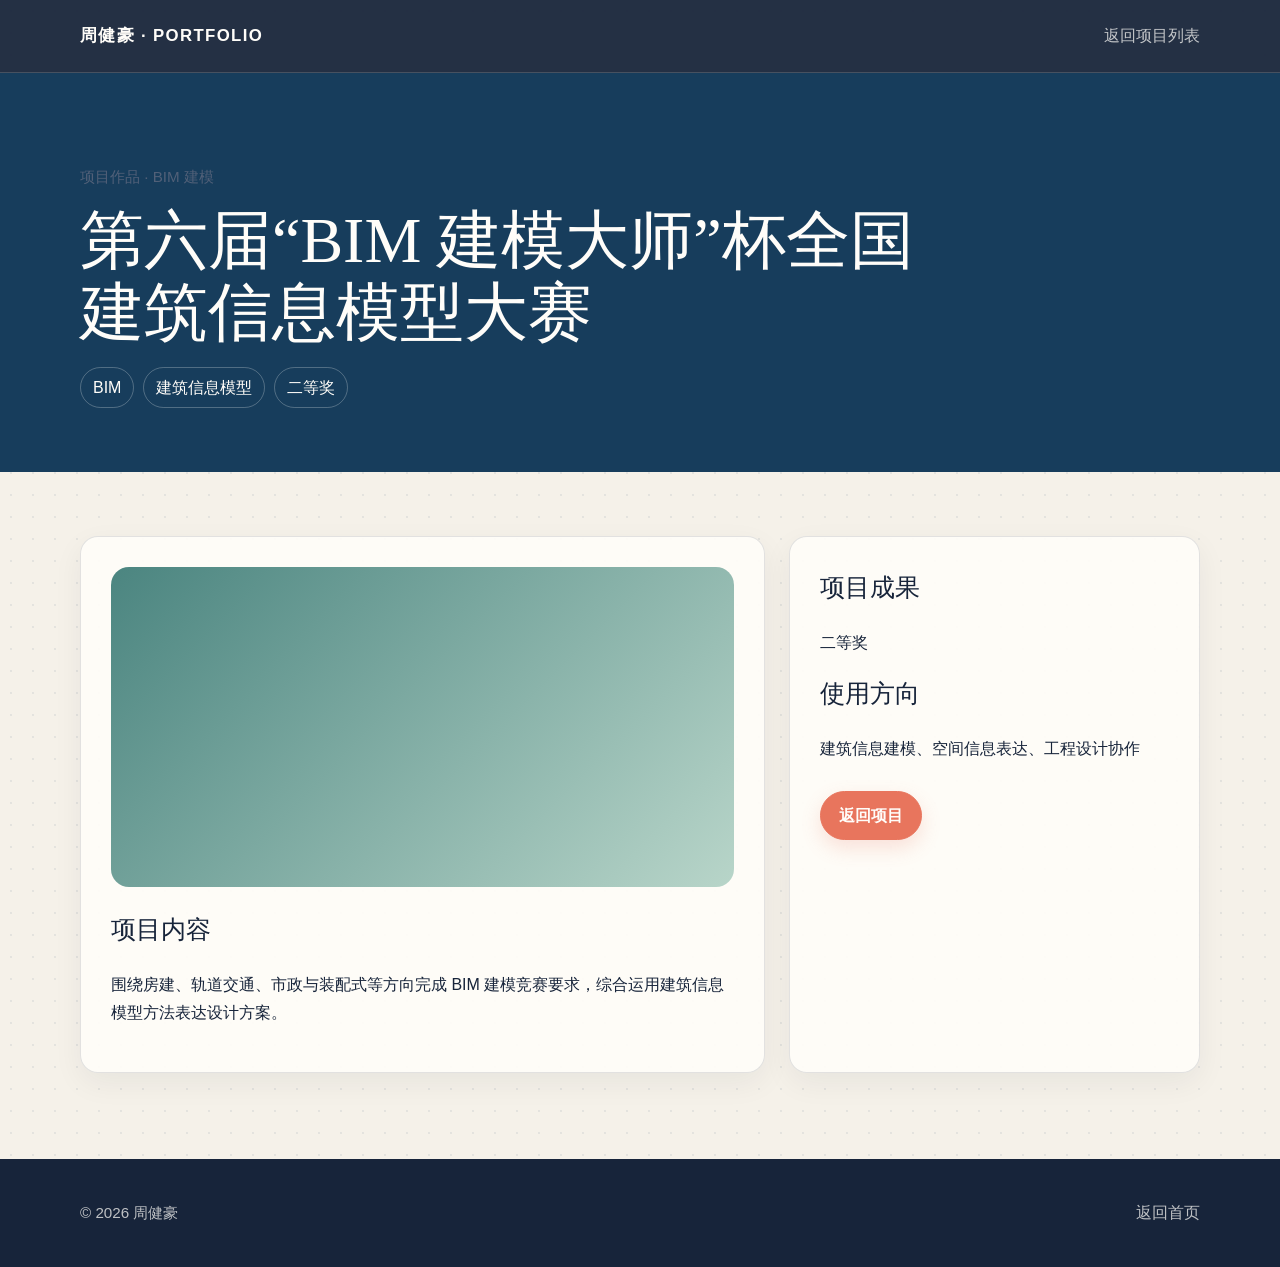
==== projects/bim-master-modeling.html @ 25471940 "二级页面" ====
<!doctype html>
<html lang="zh-CN">
<head><meta charset="utf-8" /><meta name="viewport" content="width=device-width, initial-scale=1" /><title>BIM 建模大师大赛 — 周健豪</title><link rel="stylesheet" href="../css/styles.css" /></head>
<body><header class="site-header"><div class="container header-inner"><a class="logo" href="../index.html">周健豪 · Portfolio</a><a class="top-link" href="../index.html#projects">返回项目列表</a></div></header><main><section class="project-detail-hero"><div class="container"><p class="muted">项目作品 · BIM 建模</p><h1>第六届“BIM 建模大师”杯全国建筑信息模型大赛</h1><ul class="project-tags"><li>BIM</li><li>建筑信息模型</li><li>二等奖</li></ul></div></section><section class="container project-detail-body"><article class="project-detail-panel"><div class="project-detail-media green" aria-hidden="true"></div><h2>项目内容</h2><p>围绕房建、轨道交通、市政与装配式等方向完成 BIM 建模竞赛要求，综合运用建筑信息模型方法表达设计方案。</p></article><aside class="project-detail-panel"><h2>项目成果</h2><p>二等奖</p><h2>使用方向</h2><p>建筑信息建模、空间信息表达、工程设计协作</p><div class="project-detail-actions"><a class="btn" href="../index.html#projects">返回项目</a></div></aside></section></main><footer class="site-footer"><div class="container footer-inner"><p class="muted">© 2026 周健豪</p><a class="top-link" href="../index.html">返回首页</a></div></footer></body></html>
---- css/styles.css ----
:root { --ink:#17243a; --ink-soft:#516078; --paper:#f5f1e9; --surface:#fffdf9; --line:rgba(23,36,58,.12); --blue:#173d5c; --blue-light:#dceaf0; --coral:#e8755d; --yellow:#f1c96b; --radius:18px; --max-width:1120px; font-family:"Inter","Microsoft YaHei",sans-serif; color-scheme:light; }
* { box-sizing:border-box; }
html { scroll-behavior:smooth; scroll-padding-top:82px; }
body { min-height:100%; margin:0; color:var(--ink); background-color:var(--paper); background-image:radial-gradient(rgba(23,61,92,.08) 1px,transparent 1px); background-size:22px 22px; font-size:16px; line-height:1.7; -webkit-font-smoothing:antialiased; }
a { color:var(--blue); }
.container { width:min(100% - 48px,var(--max-width)); margin:0 auto; }
/* Give visible content a consistent hover response without scaling layout containers. */
:where(a,button,img,h1,h2,h3,p,li,.card,.skill-card,.project-card,.project-media,.timeline-item,.honor-card,input,textarea) { transition:transform .22s ease,box-shadow .22s ease,color .22s ease,background .22s ease; }
:where(a,button,img,h1,h2,h3,p,li,.card,.skill-card,.project-card,.project-media,.timeline-item,.honor-card,input,textarea):hover { transform:scale(1.03); }
.site-header { position:sticky; top:0; z-index:60; border-bottom:1px solid rgba(255,253,249,.16); background:rgba(23,36,58,.94); backdrop-filter:blur(14px); }
.header-inner { display:flex; min-height:72px; align-items:center; justify-content:space-between; gap:24px; }
.logo { color:#fffdf9; font-size:1.05rem; font-weight:800; letter-spacing:.08em; text-decoration:none; text-transform:uppercase; }
.nav { display:flex; align-items:center; gap:6px; }
.nav a { padding:8px 13px; border-radius:999px; color:rgba(255,253,249,.72); font-size:.9rem; font-weight:600; text-decoration:none; transition:color .2s ease,background .2s ease; }
.nav a:hover,.nav a:focus-visible { color:#fffdf9; background:rgba(255,253,249,.13); }
.nav-toggle { display:none; width:44px; height:40px; align-items:center; justify-content:center; border:0; background:transparent; cursor:pointer; }
.nav-toggle span { display:block; width:21px; height:2px; margin:4px 0; border-radius:2px; background:#fffdf9; transition:transform .2s ease,opacity .2s ease; }
.nav-toggle.active span:nth-child(1) { transform:translateY(6px) rotate(45deg); }
.nav-toggle.active span:nth-child(2) { opacity:0; }
.nav-toggle.active span:nth-child(3) { transform:translateY(-6px) rotate(-45deg); }
.hero { position:relative; overflow:hidden; padding:92px 0 76px; color:#fffdf9; background:var(--blue); }
.hero::after { position:absolute; right:-90px; bottom:-170px; width:410px; height:410px; border:1px solid rgba(241,201,107,.35); border-radius:50%; content:""; box-shadow:0 0 0 28px rgba(241,201,107,.06),0 0 0 58px rgba(241,201,107,.04); }
.hero-inner { position:relative; z-index:1; display:grid; grid-template-columns:minmax(0,1.08fr) minmax(300px,.92fr); align-items:center; gap:72px; }
.hero-profile { display:flex; align-items:center; gap:24px; }
.avatar { width:132px; height:132px; flex:0 0 auto; border:5px solid var(--yellow); border-radius:28px; object-fit:cover; box-shadow:12px 12px 0 rgba(232,117,93,.55); }
.profile-meta h1 { margin:0 0 8px; color:#fffdf9; font-family:Georgia,serif; font-size:clamp(2.2rem,5vw,4.2rem); font-weight:400; line-height:1.05; letter-spacing:-.04em; }
.muted { color:var(--ink-soft); font-size:.95rem; }
.hero .muted { color:rgba(255,253,249,.7); }
.cta { display:flex; flex-wrap:wrap; gap:12px; margin-top:22px; }
.btn { display:inline-flex; align-items:center; justify-content:center; min-height:44px; padding:10px 18px; border:1px solid var(--coral); border-radius:999px; color:#fffdf9; background:var(--coral); box-shadow:0 8px 20px rgba(232,117,93,.2); cursor:pointer; font:inherit; font-weight:700; text-decoration:none; transition:transform .2s ease,box-shadow .2s ease,background .2s ease; }
.btn:hover,.btn:focus-visible { transform:translateY(-3px); box-shadow:0 12px 25px rgba(232,117,93,.3); }
.btn.ghost { border-color:rgba(255,253,249,.35); color:#fffdf9; background:transparent; box-shadow:none; }
.hero-summary { padding:28px; border-left:2px solid var(--yellow); color:rgba(255,253,249,.8); background:rgba(255,253,249,.08); }
.hero-summary p { margin:0 0 20px; font-size:1.08rem; }
.hero-highlights { display:flex; flex-wrap:wrap; gap:9px; margin:0; padding:0; list-style:none; }
.hero-highlights li { padding:5px 10px; border:1px solid rgba(255,253,249,.18); border-radius:999px; color:#fffdf9; font-size:.83rem; }
.section { padding:76px 0 0; }
.section-title { margin:0 0 24px; font-size:1.65rem; letter-spacing:-.02em; }
.section-title::before { display:inline-block; width:28px; height:4px; margin:0 12px 5px 0; border-radius:4px; background:var(--coral); content:""; }
.section-grid,.contact-grid { display:grid; grid-template-columns:repeat(2,minmax(0,1fr)); gap:22px; }
.card,.skill-card,.project-card { border:1px solid var(--line); border-radius:var(--radius); background:rgba(255,253,249,.9); box-shadow:0 10px 30px rgba(23,36,58,.06); }
.card { padding:28px; }
.card h2,.card h3 { margin-top:0; }
.card h2 { font-family:Georgia,serif; font-size:1.55rem; font-weight:400; }
.skills-grid { display:grid; grid-template-columns:repeat(4,minmax(0,1fr)); gap:16px; }
.skill-card { min-height:166px; padding:22px; border-top:4px solid var(--blue); transition:transform .2s ease,box-shadow .2s ease; }
.skill-card:nth-child(2) { border-top-color:var(--coral); }
.skill-card:nth-child(3) { border-top-color:var(--yellow); }
.skill-card:nth-child(4) { border-top-color:#62a5a3; }
.skill-card:hover { transform:translateY(-5px); box-shadow:0 18px 50px rgba(23,36,58,.1); }
.skill-card h3 { margin:0 0 8px; }
.skill-card p { margin:0; color:var(--ink-soft); font-size:.92rem; }
.timeline { display:flex; flex-direction:column; gap:20px; }
.timeline-item { display:grid; grid-template-columns:145px 1fr; gap:22px; padding:22px 0 22px 24px; border-left:2px solid var(--blue-light); position:relative; }
.timeline-item::before { position:absolute; top:27px; left:-7px; width:12px; height:12px; border:3px solid var(--paper); border-radius:50%; background:var(--coral); content:""; }
.time { color:var(--blue); font-size:.9rem; font-weight:800; }
.desc h3 { margin:0 0 6px; font-size:1.1rem; }
.desc p { margin:0; color:var(--ink-soft); }
.projects-grid { display:grid; grid-template-columns:repeat(3,minmax(0,1fr)); gap:18px; }
.project-card { display:flex; flex-direction:column; gap:10px; padding:16px; overflow:hidden; transition:transform .25s ease,box-shadow .25s ease; }
.project-card:hover { transform:translateY(-7px); box-shadow:0 18px 50px rgba(23,36,58,.1); }
.project-card-link { display:flex; flex:1; flex-direction:column; gap:10px; color:inherit; text-decoration:none; }
.project-card-link .btn { margin-top:auto; }
.project-media { height:146px; border-radius:12px; background:linear-gradient(135deg,var(--blue),#357c8d); }
.project-card:nth-child(2) .project-media { background:linear-gradient(135deg,#dd806a,#f1c96b); }
.project-card:nth-child(3) .project-media { background:linear-gradient(135deg,#4b8580,#b8d5c9); }
.project-card h3,.project-card p { margin:0; }
.project-card h3 { line-height:1.45; }
.btn-sm { align-self:flex-start; min-height:38px; padding:7px 14px; font-size:.88rem; }
.honors-grid { display:grid; grid-template-columns:repeat(3,minmax(0,1fr)); gap:16px; }
.honor-card { min-height:86px; display:flex; align-items:center; padding:20px; border:1px solid var(--line); border-left:4px solid var(--yellow); border-radius:var(--radius); color:var(--ink); background:rgba(255,253,249,.9); box-shadow:0 10px 30px rgba(23,36,58,.06); font-weight:700; }
.contact-grid { grid-template-columns:minmax(0,.8fr) minmax(0,1.2fr); }
.contact-grid .card h3:not(:first-child) { margin-top:22px; }
.contact-grid p { margin-top:4px; }
.contact-form input,.contact-form textarea { width:100%; margin-bottom:14px; padding:12px 14px; border:1px solid var(--line); border-radius:10px; outline:0; color:var(--ink); background:#fff; font:inherit; resize:vertical; }
.contact-form input:focus,.contact-form textarea:focus { border-color:var(--blue); box-shadow:0 0 0 3px rgba(23,61,92,.12); }
.contact-form label { display:block; margin-bottom:6px; color:var(--ink-soft); font-size:.9rem; font-weight:600; }
.contact-form button { width:100%; }
.site-footer { margin-top:86px; padding:26px 0; color:rgba(255,253,249,.72); background:var(--ink); }
.footer-inner { display:flex; align-items:center; justify-content:space-between; gap:20px; }
.site-footer .muted,.top-link { color:rgba(255,253,249,.72); }
.top-link { text-decoration:none; }
.modal { position:fixed; inset:0; z-index:120; display:none; align-items:center; justify-content:center; padding:20px; background:rgba(23,36,58,.7); }
.modal[aria-hidden="false"] { display:flex; }
.modal-content { position:relative; width:min(760px,96%); padding:32px; border-radius:var(--radius); background:var(--surface); box-shadow:0 18px 50px rgba(23,36,58,.1); }
.modal-close { position:absolute; top:12px; right:16px; border:0; color:var(--ink-soft); background:transparent; cursor:pointer; font-size:1.2rem; }
.project-detail-hero { padding:76px 0 64px; color:#fffdf9; background:var(--blue); }
.project-detail-hero h1 { max-width:850px; margin:0 0 18px; color:#fffdf9; font-family:Georgia,serif; font-size:clamp(2.1rem,5vw,4.3rem); font-weight:400; line-height:1.12; }
.project-tags { display:flex; flex-wrap:wrap; gap:9px; margin:0; padding:0; list-style:none; }
.project-tags li { padding:6px 12px; border:1px solid rgba(255,253,249,.25); border-radius:999px; color:#fffdf9; }
.project-detail-body { display:grid; grid-template-columns:minmax(0,1.25fr) minmax(240px,.75fr); gap:24px; padding-top:64px; }
.project-detail-panel { padding:30px; border:1px solid var(--line); border-radius:var(--radius); background:rgba(255,253,249,.9); box-shadow:0 10px 30px rgba(23,36,58,.06); }
.project-detail-panel h2 { margin-top:0; font-family:Georgia,serif; font-size:1.55rem; font-weight:400; }
.project-detail-media { min-height:320px; margin-bottom:22px; border-radius:var(--radius); background:linear-gradient(135deg,var(--blue),#357c8d); }
.project-detail-media.warm { background:linear-gradient(135deg,#dd806a,#f1c96b); }
.project-detail-media.green { background:linear-gradient(135deg,#4b8580,#b8d5c9); }
.project-detail-actions { display:flex; flex-wrap:wrap; gap:12px; margin-top:28px; }
.reveal { opacity:0; transform:translateY(18px); transition:opacity .6s ease,transform .6s ease; }
.reveal.is-visible { opacity:1; transform:translateY(0); }
@media (max-width:1000px) { .hero-inner { grid-template-columns:1fr; gap:36px; } .skills-grid { grid-template-columns:repeat(2,minmax(0,1fr)); } .projects-grid { grid-template-columns:repeat(2,minmax(0,1fr)); } .honors-grid { grid-template-columns:repeat(2,minmax(0,1fr)); } .project-detail-body { grid-template-columns:1fr; } }
@media (max-width:680px) { .container { width:min(100% - 30px,var(--max-width)); } .header-inner { min-height:64px; } .nav-toggle { display:flex; flex-direction:column; } .nav { position:absolute; top:64px; right:15px; left:15px; display:none; flex-direction:column; align-items:stretch; padding:10px; border:1px solid rgba(255,253,249,.12); border-radius:14px; background:var(--ink); box-shadow:0 18px 50px rgba(23,36,58,.1); } .nav.open { display:flex; } .nav a { padding:11px 14px; } .hero { padding:64px 0 58px; } .hero-profile { align-items:flex-start; flex-direction:column; } .avatar { width:112px; height:112px; } .section { padding-top:56px; } .section-grid,.contact-grid,.projects-grid,.honors-grid { grid-template-columns:1fr; } .skills-grid { grid-template-columns:1fr 1fr; } .timeline-item { grid-template-columns:1fr; gap:4px; } .footer-inner { align-items:flex-start; flex-direction:column; } }
@media (max-width:420px) { .skills-grid { grid-template-columns:1fr; } .hero-summary { padding:20px; } }
@media (prefers-reduced-motion:reduce) { *,*::before,*::after { scroll-behavior:auto !important; transition-duration:.01ms !important; animation-duration:.01ms !important; } }
.reveal.is-visible:hover { transform:translateY(0) scale(1.03); }
.skill-card:hover { transform:translateY(-5px) scale(1.03); }
.project-card:hover { transform:translateY(-7px) scale(1.03); }
.btn:hover,.btn:focus-visible { transform:translateY(-3px) scale(1.03); }
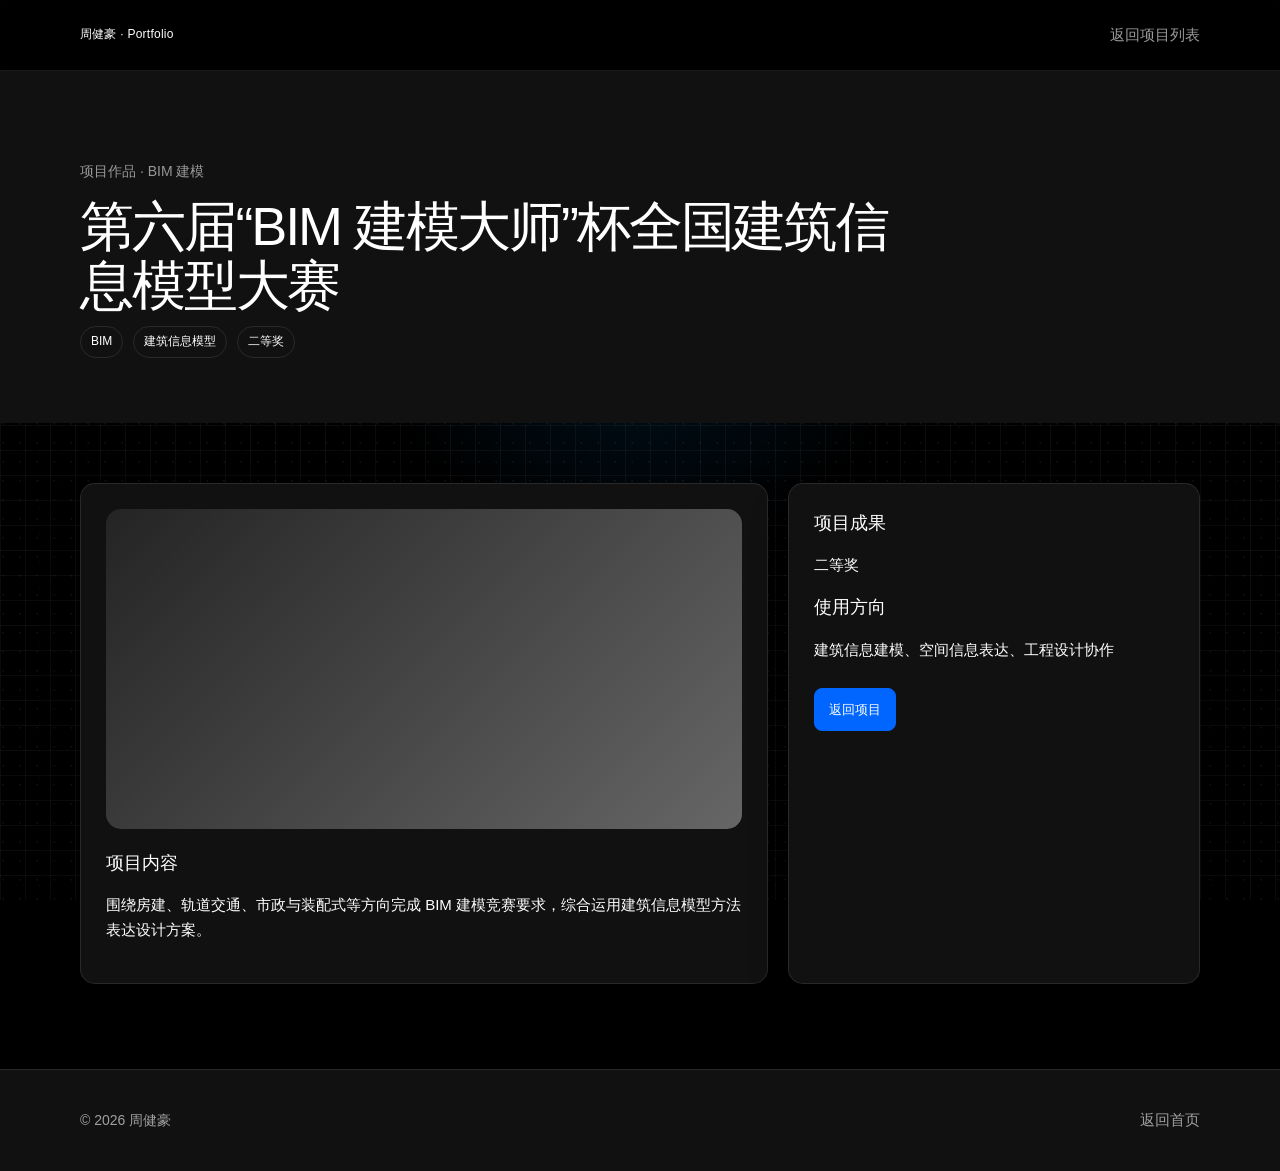
==== commit 0e761e8b: "增加背景网格效果" ====
--- a/projects/bim-master-modeling.html
+++ b/projects/bim-master-modeling.html
@@ -1,4 +1,4 @@
 <!doctype html>
 <html lang="zh-CN">
-<head><meta charset="utf-8" /><meta name="viewport" content="width=device-width, initial-scale=1" /><title>BIM 建模大师大赛 — 周健豪</title><link rel="stylesheet" href="../css/styles.css" /></head>
+<head><meta charset="utf-8" /><meta name="viewport" content="width=device-width, initial-scale=1" /><title>BIM 建模大师大赛 — 周健豪</title><link rel="stylesheet" href="../css/styles.css?v=grid-glow-1" /></head>
 <body><header class="site-header"><div class="container header-inner"><a class="logo" href="../index.html">周健豪 · Portfolio</a><a class="top-link" href="../index.html#projects">返回项目列表</a></div></header><main><section class="project-detail-hero"><div class="container"><p class="muted">项目作品 · BIM 建模</p><h1>第六届“BIM 建模大师”杯全国建筑信息模型大赛</h1><ul class="project-tags"><li>BIM</li><li>建筑信息模型</li><li>二等奖</li></ul></div></section><section class="container project-detail-body"><article class="project-detail-panel"><div class="project-detail-media green" aria-hidden="true"></div><h2>项目内容</h2><p>围绕房建、轨道交通、市政与装配式等方向完成 BIM 建模竞赛要求，综合运用建筑信息模型方法表达设计方案。</p></article><aside class="project-detail-panel"><h2>项目成果</h2><p>二等奖</p><h2>使用方向</h2><p>建筑信息建模、空间信息表达、工程设计协作</p><div class="project-detail-actions"><a class="btn" href="../index.html#projects">返回项目</a></div></aside></section></main><footer class="site-footer"><div class="container footer-inner"><p class="muted">© 2026 周健豪</p><a class="top-link" href="../index.html">返回首页</a></div></footer></body></html>
--- a/css/styles.css
+++ b/css/styles.css
@@ -1,107 +1,132 @@
-:root { --ink:#17243a; --ink-soft:#516078; --paper:#f5f1e9; --surface:#fffdf9; --line:rgba(23,36,58,.12); --blue:#173d5c; --blue-light:#dceaf0; --coral:#e8755d; --yellow:#f1c96b; --radius:18px; --max-width:1120px; font-family:"Inter","Microsoft YaHei",sans-serif; color-scheme:light; }
-* { box-sizing:border-box; }
-html { scroll-behavior:smooth; scroll-padding-top:82px; }
-body { min-height:100%; margin:0; color:var(--ink); background-color:var(--paper); background-image:radial-gradient(rgba(23,61,92,.08) 1px,transparent 1px); background-size:22px 22px; font-size:16px; line-height:1.7; -webkit-font-smoothing:antialiased; }
-a { color:var(--blue); }
-.container { width:min(100% - 48px,var(--max-width)); margin:0 auto; }
-/* Give visible content a consistent hover response without scaling layout containers. */
-:where(a,button,img,h1,h2,h3,p,li,.card,.skill-card,.project-card,.project-media,.timeline-item,.honor-card,input,textarea) { transition:transform .22s ease,box-shadow .22s ease,color .22s ease,background .22s ease; }
-:where(a,button,img,h1,h2,h3,p,li,.card,.skill-card,.project-card,.project-media,.timeline-item,.honor-card,input,textarea):hover { transform:scale(1.03); }
-.site-header { position:sticky; top:0; z-index:60; border-bottom:1px solid rgba(255,253,249,.16); background:rgba(23,36,58,.94); backdrop-filter:blur(14px); }
-.header-inner { display:flex; min-height:72px; align-items:center; justify-content:space-between; gap:24px; }
-.logo { color:#fffdf9; font-size:1.05rem; font-weight:800; letter-spacing:.08em; text-decoration:none; text-transform:uppercase; }
-.nav { display:flex; align-items:center; gap:6px; }
-.nav a { padding:8px 13px; border-radius:999px; color:rgba(255,253,249,.72); font-size:.9rem; font-weight:600; text-decoration:none; transition:color .2s ease,background .2s ease; }
-.nav a:hover,.nav a:focus-visible { color:#fffdf9; background:rgba(255,253,249,.13); }
-.nav-toggle { display:none; width:44px; height:40px; align-items:center; justify-content:center; border:0; background:transparent; cursor:pointer; }
-.nav-toggle span { display:block; width:21px; height:2px; margin:4px 0; border-radius:2px; background:#fffdf9; transition:transform .2s ease,opacity .2s ease; }
-.nav-toggle.active span:nth-child(1) { transform:translateY(6px) rotate(45deg); }
-.nav-toggle.active span:nth-child(2) { opacity:0; }
-.nav-toggle.active span:nth-child(3) { transform:translateY(-6px) rotate(-45deg); }
-.hero { position:relative; overflow:hidden; padding:92px 0 76px; color:#fffdf9; background:var(--blue); }
-.hero::after { position:absolute; right:-90px; bottom:-170px; width:410px; height:410px; border:1px solid rgba(241,201,107,.35); border-radius:50%; content:""; box-shadow:0 0 0 28px rgba(241,201,107,.06),0 0 0 58px rgba(241,201,107,.04); }
-.hero-inner { position:relative; z-index:1; display:grid; grid-template-columns:minmax(0,1.08fr) minmax(300px,.92fr); align-items:center; gap:72px; }
-.hero-profile { display:flex; align-items:center; gap:24px; }
-.avatar { width:132px; height:132px; flex:0 0 auto; border:5px solid var(--yellow); border-radius:28px; object-fit:cover; box-shadow:12px 12px 0 rgba(232,117,93,.55); }
-.profile-meta h1 { margin:0 0 8px; color:#fffdf9; font-family:Georgia,serif; font-size:clamp(2.2rem,5vw,4.2rem); font-weight:400; line-height:1.05; letter-spacing:-.04em; }
-.muted { color:var(--ink-soft); font-size:.95rem; }
-.hero .muted { color:rgba(255,253,249,.7); }
-.cta { display:flex; flex-wrap:wrap; gap:12px; margin-top:22px; }
-.btn { display:inline-flex; align-items:center; justify-content:center; min-height:44px; padding:10px 18px; border:1px solid var(--coral); border-radius:999px; color:#fffdf9; background:var(--coral); box-shadow:0 8px 20px rgba(232,117,93,.2); cursor:pointer; font:inherit; font-weight:700; text-decoration:none; transition:transform .2s ease,box-shadow .2s ease,background .2s ease; }
-.btn:hover,.btn:focus-visible { transform:translateY(-3px); box-shadow:0 12px 25px rgba(232,117,93,.3); }
-.btn.ghost { border-color:rgba(255,253,249,.35); color:#fffdf9; background:transparent; box-shadow:none; }
-.hero-summary { padding:28px; border-left:2px solid var(--yellow); color:rgba(255,253,249,.8); background:rgba(255,253,249,.08); }
-.hero-summary p { margin:0 0 20px; font-size:1.08rem; }
-.hero-highlights { display:flex; flex-wrap:wrap; gap:9px; margin:0; padding:0; list-style:none; }
-.hero-highlights li { padding:5px 10px; border:1px solid rgba(255,253,249,.18); border-radius:999px; color:#fffdf9; font-size:.83rem; }
-.section { padding:76px 0 0; }
-.section-title { margin:0 0 24px; font-size:1.65rem; letter-spacing:-.02em; }
-.section-title::before { display:inline-block; width:28px; height:4px; margin:0 12px 5px 0; border-radius:4px; background:var(--coral); content:""; }
-.section-grid,.contact-grid { display:grid; grid-template-columns:repeat(2,minmax(0,1fr)); gap:22px; }
-.card,.skill-card,.project-card { border:1px solid var(--line); border-radius:var(--radius); background:rgba(255,253,249,.9); box-shadow:0 10px 30px rgba(23,36,58,.06); }
-.card { padding:28px; }
-.card h2,.card h3 { margin-top:0; }
-.card h2 { font-family:Georgia,serif; font-size:1.55rem; font-weight:400; }
-.skills-grid { display:grid; grid-template-columns:repeat(4,minmax(0,1fr)); gap:16px; }
-.skill-card { min-height:166px; padding:22px; border-top:4px solid var(--blue); transition:transform .2s ease,box-shadow .2s ease; }
-.skill-card:nth-child(2) { border-top-color:var(--coral); }
-.skill-card:nth-child(3) { border-top-color:var(--yellow); }
-.skill-card:nth-child(4) { border-top-color:#62a5a3; }
-.skill-card:hover { transform:translateY(-5px); box-shadow:0 18px 50px rgba(23,36,58,.1); }
-.skill-card h3 { margin:0 0 8px; }
-.skill-card p { margin:0; color:var(--ink-soft); font-size:.92rem; }
-.timeline { display:flex; flex-direction:column; gap:20px; }
-.timeline-item { display:grid; grid-template-columns:145px 1fr; gap:22px; padding:22px 0 22px 24px; border-left:2px solid var(--blue-light); position:relative; }
-.timeline-item::before { position:absolute; top:27px; left:-7px; width:12px; height:12px; border:3px solid var(--paper); border-radius:50%; background:var(--coral); content:""; }
-.time { color:var(--blue); font-size:.9rem; font-weight:800; }
-.desc h3 { margin:0 0 6px; font-size:1.1rem; }
-.desc p { margin:0; color:var(--ink-soft); }
-.projects-grid { display:grid; grid-template-columns:repeat(3,minmax(0,1fr)); gap:18px; }
-.project-card { display:flex; flex-direction:column; gap:10px; padding:16px; overflow:hidden; transition:transform .25s ease,box-shadow .25s ease; }
-.project-card:hover { transform:translateY(-7px); box-shadow:0 18px 50px rgba(23,36,58,.1); }
-.project-card-link { display:flex; flex:1; flex-direction:column; gap:10px; color:inherit; text-decoration:none; }
-.project-card-link .btn { margin-top:auto; }
-.project-media { height:146px; border-radius:12px; background:linear-gradient(135deg,var(--blue),#357c8d); }
-.project-card:nth-child(2) .project-media { background:linear-gradient(135deg,#dd806a,#f1c96b); }
-.project-card:nth-child(3) .project-media { background:linear-gradient(135deg,#4b8580,#b8d5c9); }
-.project-card h3,.project-card p { margin:0; }
-.project-card h3 { line-height:1.45; }
-.btn-sm { align-self:flex-start; min-height:38px; padding:7px 14px; font-size:.88rem; }
-.honors-grid { display:grid; grid-template-columns:repeat(3,minmax(0,1fr)); gap:16px; }
-.honor-card { min-height:86px; display:flex; align-items:center; padding:20px; border:1px solid var(--line); border-left:4px solid var(--yellow); border-radius:var(--radius); color:var(--ink); background:rgba(255,253,249,.9); box-shadow:0 10px 30px rgba(23,36,58,.06); font-weight:700; }
-.contact-grid { grid-template-columns:minmax(0,.8fr) minmax(0,1.2fr); }
-.contact-grid .card h3:not(:first-child) { margin-top:22px; }
-.contact-grid p { margin-top:4px; }
-.contact-form input,.contact-form textarea { width:100%; margin-bottom:14px; padding:12px 14px; border:1px solid var(--line); border-radius:10px; outline:0; color:var(--ink); background:#fff; font:inherit; resize:vertical; }
-.contact-form input:focus,.contact-form textarea:focus { border-color:var(--blue); box-shadow:0 0 0 3px rgba(23,61,92,.12); }
-.contact-form label { display:block; margin-bottom:6px; color:var(--ink-soft); font-size:.9rem; font-weight:600; }
-.contact-form button { width:100%; }
-.site-footer { margin-top:86px; padding:26px 0; color:rgba(255,253,249,.72); background:var(--ink); }
-.footer-inner { display:flex; align-items:center; justify-content:space-between; gap:20px; }
-.site-footer .muted,.top-link { color:rgba(255,253,249,.72); }
-.top-link { text-decoration:none; }
-.modal { position:fixed; inset:0; z-index:120; display:none; align-items:center; justify-content:center; padding:20px; background:rgba(23,36,58,.7); }
-.modal[aria-hidden="false"] { display:flex; }
-.modal-content { position:relative; width:min(760px,96%); padding:32px; border-radius:var(--radius); background:var(--surface); box-shadow:0 18px 50px rgba(23,36,58,.1); }
-.modal-close { position:absolute; top:12px; right:16px; border:0; color:var(--ink-soft); background:transparent; cursor:pointer; font-size:1.2rem; }
-.project-detail-hero { padding:76px 0 64px; color:#fffdf9; background:var(--blue); }
-.project-detail-hero h1 { max-width:850px; margin:0 0 18px; color:#fffdf9; font-family:Georgia,serif; font-size:clamp(2.1rem,5vw,4.3rem); font-weight:400; line-height:1.12; }
-.project-tags { display:flex; flex-wrap:wrap; gap:9px; margin:0; padding:0; list-style:none; }
-.project-tags li { padding:6px 12px; border:1px solid rgba(255,253,249,.25); border-radius:999px; color:#fffdf9; }
-.project-detail-body { display:grid; grid-template-columns:minmax(0,1.25fr) minmax(240px,.75fr); gap:24px; padding-top:64px; }
-.project-detail-panel { padding:30px; border:1px solid var(--line); border-radius:var(--radius); background:rgba(255,253,249,.9); box-shadow:0 10px 30px rgba(23,36,58,.06); }
-.project-detail-panel h2 { margin-top:0; font-family:Georgia,serif; font-size:1.55rem; font-weight:400; }
-.project-detail-media { min-height:320px; margin-bottom:22px; border-radius:var(--radius); background:linear-gradient(135deg,var(--blue),#357c8d); }
-.project-detail-media.warm { background:linear-gradient(135deg,#dd806a,#f1c96b); }
-.project-detail-media.green { background:linear-gradient(135deg,#4b8580,#b8d5c9); }
-.project-detail-actions { display:flex; flex-wrap:wrap; gap:12px; margin-top:28px; }
-.reveal { opacity:0; transform:translateY(18px); transition:opacity .6s ease,transform .6s ease; }
-.reveal.is-visible { opacity:1; transform:translateY(0); }
-@media (max-width:1000px) { .hero-inner { grid-template-columns:1fr; gap:36px; } .skills-grid { grid-template-columns:repeat(2,minmax(0,1fr)); } .projects-grid { grid-template-columns:repeat(2,minmax(0,1fr)); } .honors-grid { grid-template-columns:repeat(2,minmax(0,1fr)); } .project-detail-body { grid-template-columns:1fr; } }
-@media (max-width:680px) { .container { width:min(100% - 30px,var(--max-width)); } .header-inner { min-height:64px; } .nav-toggle { display:flex; flex-direction:column; } .nav { position:absolute; top:64px; right:15px; left:15px; display:none; flex-direction:column; align-items:stretch; padding:10px; border:1px solid rgba(255,253,249,.12); border-radius:14px; background:var(--ink); box-shadow:0 18px 50px rgba(23,36,58,.1); } .nav.open { display:flex; } .nav a { padding:11px 14px; } .hero { padding:64px 0 58px; } .hero-profile { align-items:flex-start; flex-direction:column; } .avatar { width:112px; height:112px; } .section { padding-top:56px; } .section-grid,.contact-grid,.projects-grid,.honors-grid { grid-template-columns:1fr; } .skills-grid { grid-template-columns:1fr 1fr; } .timeline-item { grid-template-columns:1fr; gap:4px; } .footer-inner { align-items:flex-start; flex-direction:column; } }
-@media (max-width:420px) { .skills-grid { grid-template-columns:1fr; } .hero-summary { padding:20px; } }
-@media (prefers-reduced-motion:reduce) { *,*::before,*::after { scroll-behavior:auto !important; transition-duration:.01ms !important; animation-duration:.01ms !important; } }
-.reveal.is-visible:hover { transform:translateY(0) scale(1.03); }
-.skill-card:hover { transform:translateY(-5px) scale(1.03); }
-.project-card:hover { transform:translateY(-7px) scale(1.03); }
-.btn:hover,.btn:focus-visible { transform:translateY(-3px) scale(1.03); }
+:root {
+  --black: #000000;
+  --surface: #111111;
+  --surface-raised: #1e1e1e;
+  --surface-soft: #242424;
+  --white: #ffffff;
+  --muted: rgba(255, 255, 255, .6);
+  --muted-solid: #999999;
+  --blue: #0099ff;
+  --button-blue: #0066ff;
+  --green: #00bb88;
+  --line: rgba(255, 255, 255, .1);
+  --radius: 15px;
+  --max-width: 1120px;
+  --pointer-x: 50vw;
+  --pointer-y: 35vh;
+  font-family: "Inter", "Inter Variable", "Microsoft YaHei", sans-serif;
+  color-scheme: dark;
+}
+
+* { box-sizing: border-box; }
+html { scroll-behavior: smooth; scroll-padding-top: 75px; }
+body { position: relative; min-height: 100%; margin: 0; color: var(--white); background: var(--black); font-size: 15px; line-height: 1.65; -webkit-font-smoothing: antialiased; }
+body::before, body::after { position: fixed; inset: 0; pointer-events: none; content: ""; }
+body::before { z-index: 0; background-image: radial-gradient(circle at var(--pointer-x) var(--pointer-y), rgba(0, 153, 255, .18) 0, rgba(0, 153, 255, .08) 90px, transparent 260px), linear-gradient(rgba(255, 255, 255, .045) 1px, transparent 1px), linear-gradient(90deg, rgba(255, 255, 255, .045) 1px, transparent 1px); background-size: auto, 25px 25px, 25px 25px; background-position: center, 0 0, 0 0; }
+body::after { z-index: 0; opacity: .3; background-image: radial-gradient(circle at 20% 30%, rgba(255, 255, 255, .18) 0 1px, transparent 1px), radial-gradient(circle at 70% 80%, rgba(0, 153, 255, .14) 0 1px, transparent 1px); background-size: 17px 19px, 23px 27px; }
+body > main, body > footer { position: relative; z-index: 1; }
+a { color: var(--blue); }
+button, input, textarea { font: inherit; }
+.container { width: min(100% - 50px, var(--max-width)); margin: 0 auto; }
+
+.site-header { position: sticky; top: 0; z-index: 60; border-bottom: 1px solid var(--line); background: rgba(0, 0, 0, .86); backdrop-filter: blur(16px); }
+.header-inner { display: flex; min-height: 70px; align-items: center; justify-content: space-between; gap: 25px; }
+.logo { color: var(--white); font-size: 12px; font-weight: 500; letter-spacing: .02em; text-decoration: none; }
+.nav { display: flex; align-items: center; gap: 5px; }
+.nav a { padding: 8px 10px; border-radius: 8px; color: var(--muted); font-size: 12px; text-decoration: none; }
+.nav a:hover, .nav a:focus-visible { color: var(--white); background: var(--surface-soft); }
+.nav-toggle { display: none; width: 40px; height: 40px; align-items: center; justify-content: center; border: 1px solid var(--line); border-radius: 8px; background: var(--surface); cursor: pointer; }
+.nav-toggle span { display: block; width: 18px; height: 1px; margin: 3px 0; background: var(--white); transition: transform .2s ease, opacity .2s ease; }
+.nav-toggle.active span:nth-child(1) { transform: translateY(4px) rotate(45deg); }
+.nav-toggle.active span:nth-child(2) { opacity: 0; }
+.nav-toggle.active span:nth-child(3) { transform: translateY(-4px) rotate(-45deg); }
+
+.hero { position: relative; overflow: hidden; padding: 95px 0 80px; border-bottom: 1px solid var(--line); background: var(--surface); }
+.hero::after { position: absolute; right: -130px; bottom: -245px; width: 470px; height: 470px; border: 1px solid rgba(0, 153, 255, .22); border-radius: 50%; content: ""; box-shadow: 0 0 0 30px rgba(0, 153, 255, .04), 0 0 0 65px rgba(0, 153, 255, .025); }
+.hero-inner { position: relative; z-index: 1; display: grid; grid-template-columns: minmax(0, 1.08fr) minmax(300px, .92fr); align-items: center; gap: 70px; }
+.hero-profile { display: flex; align-items: center; gap: 25px; }
+.avatar { width: 150px; height: 150px; flex: 0 0 auto; border: 1px solid rgba(0, 153, 255, .6); border-radius: 15px; object-fit: cover; box-shadow: 0 0 0 5px rgba(0, 153, 255, .08); }
+.profile-meta h1, .project-detail-hero h1 { margin: 0 0 10px; color: var(--white); font-size: clamp(42px, 5vw, 54px); font-weight: 500; line-height: 1.1; letter-spacing: -.04em; }
+.muted { color: var(--muted-solid); font-size: 14px; }
+.hero .muted { color: var(--muted); }
+.cta { display: flex; flex-wrap: wrap; gap: 10px; margin-top: 25px; }
+.btn { display: inline-flex; min-height: 40px; align-items: center; justify-content: center; padding: 10px 14px; border: 1px solid var(--button-blue); border-radius: 8px; color: var(--white); background: var(--button-blue); cursor: pointer; font-size: 13px; font-weight: 500; text-decoration: none; }
+.btn:hover, .btn:focus-visible { background: #1675ff; box-shadow: 0 0 0 4px rgba(0, 153, 255, .16); transform: translateY(-1px); }
+.cta .btn:first-child { color: var(--button-blue); background: var(--white); border-color: var(--white); }
+.btn.ghost { border-color: var(--line); color: var(--white); background: rgba(255, 255, 255, .1); }
+.hero-summary { padding: 25px; border: 1px solid var(--line); border-radius: var(--radius); background: var(--surface-raised); box-shadow: 0 40px 64px rgba(0, 0, 0, .2); }
+.hero-summary p { margin: 0 0 20px; color: var(--muted); font-size: 16px; }
+.hero-highlights { display: flex; flex-wrap: wrap; gap: 10px; margin: 0; padding: 0; list-style: none; }
+.hero-highlights li, .project-tags li { padding: 5px 10px; border: 1px solid var(--line); border-radius: 100px; color: var(--white); font-size: 12px; }
+
+.section { padding: 75px 0 0; }
+.section-title { margin: 0 0 25px; color: var(--white); font-size: 44px; font-weight: 500; line-height: 1.1; letter-spacing: -.04em; }
+.section-title::before { display: inline-block; width: 25px; height: 3px; margin: 0 10px 12px 0; border-radius: 2px; background: var(--blue); content: ""; }
+.section-grid, .contact-grid { display: grid; grid-template-columns: repeat(2, minmax(0, 1fr)); gap: 20px; }
+.card, .skill-card, .project-card, .timeline-item, .honor-card, .contact-form { border: 1px solid var(--line); border-radius: var(--radius); background: var(--surface); box-shadow: 0 0 0 1px rgba(255, 255, 255, .02); transition: transform .22s ease, box-shadow .22s ease, border-color .22s ease; }
+.card, .skill-card, .project-card, .honor-card, .contact-form { isolation: isolate; }
+.card { padding: 25px; }
+.card h2, .card h3 { margin-top: 0; }
+.card h2 { font-size: 18px; font-weight: 500; }
+.card p, .desc p { color: var(--muted); }
+.skills-grid { display: grid; grid-template-columns: repeat(4, minmax(0, 1fr)); gap: 15px; }
+.skill-card { min-height: 165px; padding: 20px; border-top: 2px solid var(--blue); border-radius: 8px; }
+.skill-card:nth-child(2) { border-top-color: var(--green); }
+.skill-card:nth-child(3) { border-top-color: #6688ff; }
+.skill-card:nth-child(4) { border-top-color: var(--muted-solid); }
+.skill-card h3 { margin: 0 0 10px; font-size: 18px; font-weight: 500; }
+.skill-card p { margin: 0; color: var(--muted-solid); font-size: 14px; }
+.timeline { display: flex; flex-direction: column; gap: 15px; }
+.timeline-item { position: relative; display: grid; grid-template-columns: 145px 1fr; gap: 20px; padding: 20px 0 20px 25px; border-width: 0 0 0 2px; border-style: solid; border-color: rgba(0, 153, 255, .32); border-radius: 0; background: transparent; }
+.timeline-item::before { position: absolute; top: 24px; left: -7px; width: 10px; height: 10px; border: 2px solid var(--black); border-radius: 50%; background: var(--blue); content: ""; }
+.time { color: var(--blue); font-family: "Input Mono", monospace; font-size: 12px; }
+.desc h3 { margin: 0 0 5px; font-size: 18px; font-weight: 500; }
+.desc p { margin: 0; }
+.projects-grid { display: grid; grid-template-columns: repeat(3, minmax(0, 1fr)); gap: 15px; }
+.project-card { display: flex; flex-direction: column; gap: 10px; padding: 15px; overflow: hidden; border-radius: 15px; }
+.project-card-link { display: flex; flex: 1; flex-direction: column; gap: 10px; color: inherit; text-decoration: none; }
+.project-card-link .btn { margin-top: auto; }
+.project-media { height: 145px; border: 1px solid var(--line); border-radius: 8px; background: linear-gradient(135deg, #003b66, #0066ff); }
+.project-card:nth-child(2) .project-media { background: linear-gradient(135deg, #173c42, #00bb88); }
+.project-card:nth-child(3) .project-media { background: linear-gradient(135deg, #242424, #666666); }
+.project-card h3, .project-card p { margin: 0; }
+.project-card h3 { font-size: 16px; font-weight: 500; line-height: 1.45; }
+.btn-sm { align-self: flex-start; min-height: 35px; padding: 7px 12px; font-size: 12px; }
+.honors-grid { display: grid; grid-template-columns: repeat(3, minmax(0, 1fr)); gap: 15px; }
+.honor-card { min-height: 80px; display: flex; align-items: center; padding: 20px; border-left: 2px solid var(--green); border-radius: 8px; color: var(--white); font-size: 14px; font-weight: 500; }
+.contact-grid { grid-template-columns: minmax(0, .8fr) minmax(0, 1.2fr); }
+.contact-grid .card h3:not(:first-child) { margin-top: 25px; }
+.contact-grid p { margin-top: 5px; }
+.contact-form input, .contact-form textarea { width: 100%; margin-bottom: 15px; padding: 10px 12px; border: 1px solid var(--line); border-radius: 8px; outline: 0; color: var(--white); background: var(--surface-raised); font: inherit; resize: vertical; }
+.contact-form input:focus, .contact-form textarea:focus { border-color: var(--blue); box-shadow: 0 0 0 3px rgba(0, 153, 255, .15); }
+.contact-form label { display: block; margin-bottom: 5px; color: var(--muted); font-size: 12px; }
+.contact-form button { width: 100%; }
+.card:hover, .skill-card:hover, .project-card:hover, .honor-card:hover, .hero-summary:hover, .contact-form:hover { border-color: rgba(0, 153, 255, .7); box-shadow: 0 0 0 1px rgba(0, 153, 255, .42), 0 0 22px rgba(0, 153, 255, .2), 0 20px 40px rgba(0, 0, 0, .24); transform: translateY(-3px) scale(1.02); }
+.card:focus-within, .skill-card:focus-within, .project-card:focus-within, .honor-card:focus-within, .contact-form:focus-within { border-color: rgba(0, 153, 255, .7); box-shadow: 0 0 0 1px rgba(0, 153, 255, .3), 0 0 0 5px rgba(0, 153, 255, .08); }
+
+.site-footer { margin-top: 85px; padding: 25px 0; border-top: 1px solid var(--line); color: var(--muted); background: var(--surface); }
+.footer-inner { display: flex; align-items: center; justify-content: space-between; gap: 20px; }
+.site-footer .muted, .top-link { color: var(--muted); }
+.top-link { text-decoration: none; }
+.modal { position: fixed; inset: 0; z-index: 120; display: none; align-items: center; justify-content: center; padding: 20px; background: rgba(0, 0, 0, .8); }
+.modal[aria-hidden="false"] { display: flex; }
+.modal-content { position: relative; width: min(760px, 96%); padding: 30px; border: 1px solid var(--line); border-radius: 15px; background: var(--surface-raised); box-shadow: 0 40px 64px rgba(0, 0, 0, .35); }
+.modal-close { position: absolute; top: 12px; right: 15px; border: 0; color: var(--muted); background: transparent; cursor: pointer; font-size: 18px; }
+.project-detail-hero { padding: 75px 0 65px; color: var(--white); background: var(--surface); }
+.project-detail-hero h1 { max-width: 850px; }
+.project-tags { display: flex; flex-wrap: wrap; gap: 10px; margin: 0; padding: 0; list-style: none; }
+.project-detail-body { display: grid; grid-template-columns: minmax(0, 1.25fr) minmax(240px, .75fr); gap: 20px; padding-top: 60px; }
+.project-detail-panel { padding: 25px; border: 1px solid var(--line); border-radius: 15px; background: var(--surface); box-shadow: 0 20px 40px rgba(0, 0, 0, .2); }
+.project-detail-panel h2 { margin-top: 0; font-size: 18px; font-weight: 500; }
+.project-detail-media { min-height: 320px; margin-bottom: 20px; border-radius: 15px; background: linear-gradient(135deg, #003b66, #0066ff); }
+.project-detail-media.warm { background: linear-gradient(135deg, #173c42, #00bb88); }
+.project-detail-media.green { background: linear-gradient(135deg, #242424, #666666); }
+.project-detail-actions { display: flex; flex-wrap: wrap; gap: 10px; margin-top: 25px; }
+.reveal { opacity: 0; transform: translateY(18px); transition: opacity .6s ease, transform .6s ease; }
+.reveal.is-visible { opacity: 1; transform: translateY(0); }
+.reveal.is-visible:hover { transform: translateY(-3px) scale(1.02); }
+
+@media (max-width: 1000px) { .hero-inner { grid-template-columns: 1fr; gap: 35px; } .skills-grid { grid-template-columns: repeat(2, minmax(0, 1fr)); } .projects-grid { grid-template-columns: repeat(2, minmax(0, 1fr)); } .honors-grid { grid-template-columns: repeat(2, minmax(0, 1fr)); } .project-detail-body { grid-template-columns: 1fr; } }
+@media (max-width: 680px) { .container { width: min(100% - 30px, var(--max-width)); } .header-inner { min-height: 64px; } .nav-toggle { display: flex; flex-direction: column; } .nav { position: absolute; top: 64px; right: 15px; left: 15px; display: none; flex-direction: column; align-items: stretch; padding: 10px; border: 1px solid var(--line); border-radius: 8px; background: var(--surface-raised); box-shadow: 0 20px 40px rgba(0, 0, 0, .35); } .nav.open { display: flex; } .nav a { padding: 10px; } .hero { padding: 65px 0 55px; } .hero-profile { align-items: flex-start; flex-direction: column; } .avatar { width: 115px; height: 115px; } .profile-meta h1, .project-detail-hero h1 { font-size: 42px; } .section { padding-top: 55px; } .section-title { font-size: 36px; } .section-grid, .contact-grid, .projects-grid, .honors-grid { grid-template-columns: 1fr; } .skills-grid { grid-template-columns: 1fr 1fr; } .timeline-item { grid-template-columns: 1fr; gap: 5px; } .footer-inner { align-items: flex-start; flex-direction: column; } }
+@media (max-width: 420px) { .skills-grid { grid-template-columns: 1fr; } .hero-summary { padding: 20px; } }
+@media (prefers-reduced-motion: reduce) { *, *::before, *::after { scroll-behavior: auto !important; transition-duration: .01ms !important; animation-duration: .01ms !important; } }
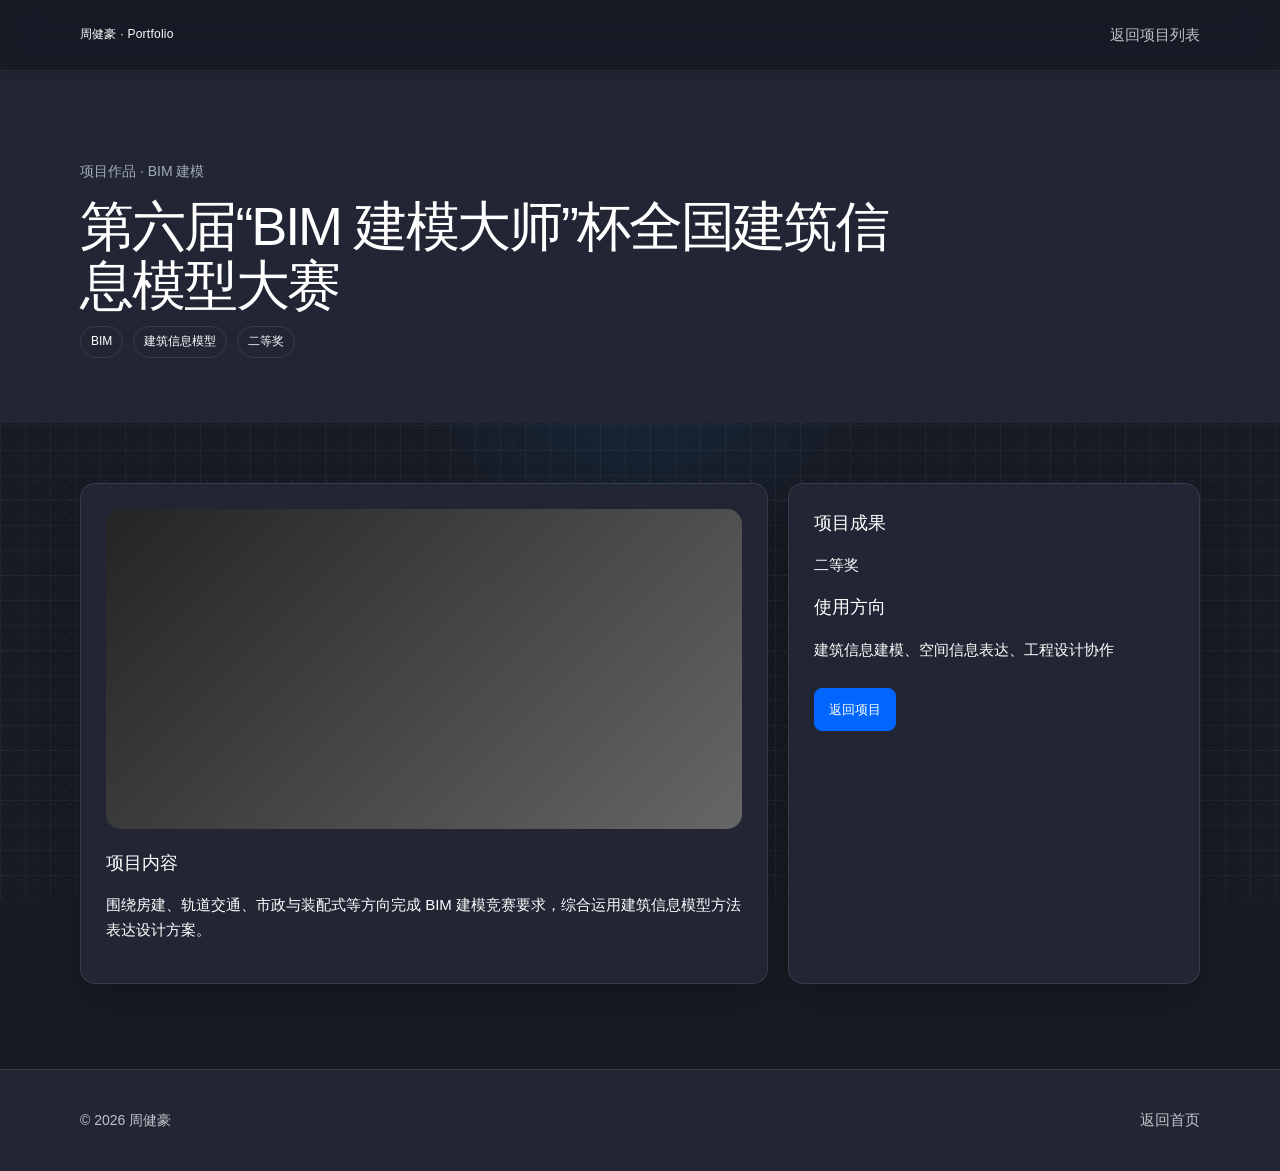
==== commit af12d4e0: "调亮背景" ====
--- a/projects/bim-master-modeling.html
+++ b/projects/bim-master-modeling.html
@@ -1,4 +1,4 @@
 <!doctype html>
 <html lang="zh-CN">
-<head><meta charset="utf-8" /><meta name="viewport" content="width=device-width, initial-scale=1" /><title>BIM 建模大师大赛 — 周健豪</title><link rel="stylesheet" href="../css/styles.css?v=grid-glow-1" /></head>
+<head><meta charset="utf-8" /><meta name="viewport" content="width=device-width, initial-scale=1" /><title>BIM 建模大师大赛 — 周健豪</title><link rel="stylesheet" href="../css/styles.css?v=grid-glow-7" /></head>
 <body><header class="site-header"><div class="container header-inner"><a class="logo" href="../index.html">周健豪 · Portfolio</a><a class="top-link" href="../index.html#projects">返回项目列表</a></div></header><main><section class="project-detail-hero"><div class="container"><p class="muted">项目作品 · BIM 建模</p><h1>第六届“BIM 建模大师”杯全国建筑信息模型大赛</h1><ul class="project-tags"><li>BIM</li><li>建筑信息模型</li><li>二等奖</li></ul></div></section><section class="container project-detail-body"><article class="project-detail-panel"><div class="project-detail-media green" aria-hidden="true"></div><h2>项目内容</h2><p>围绕房建、轨道交通、市政与装配式等方向完成 BIM 建模竞赛要求，综合运用建筑信息模型方法表达设计方案。</p></article><aside class="project-detail-panel"><h2>项目成果</h2><p>二等奖</p><h2>使用方向</h2><p>建筑信息建模、空间信息表达、工程设计协作</p><div class="project-detail-actions"><a class="btn" href="../index.html#projects">返回项目</a></div></aside></section></main><footer class="site-footer"><div class="container footer-inner"><p class="muted">© 2026 周健豪</p><a class="top-link" href="../index.html">返回首页</a></div></footer></body></html>
--- a/css/styles.css
+++ b/css/styles.css
@@ -1,11 +1,11 @@
 :root {
-  --black: #000000;
-  --surface: #111111;
-  --surface-raised: #1e1e1e;
-  --surface-soft: #242424;
+  --black: #181b24;
+  --surface: #222634;
+  --surface-raised: #2c3244;
+  --surface-soft: #373e52;
   --white: #ffffff;
-  --muted: rgba(255, 255, 255, .6);
-  --muted-solid: #999999;
+  --muted: rgba(255, 255, 255, .72);
+  --muted-solid: #a2abb9;
   --blue: #0099ff;
   --button-blue: #0066ff;
   --green: #00bb88;
@@ -29,7 +29,7 @@
 button, input, textarea { font: inherit; }
 .container { width: min(100% - 50px, var(--max-width)); margin: 0 auto; }
 
-.site-header { position: sticky; top: 0; z-index: 60; border-bottom: 1px solid var(--line); background: rgba(0, 0, 0, .86); backdrop-filter: blur(16px); }
+.site-header { position: sticky; top: 0; z-index: 60; border-bottom: 1px solid rgba(255, 255, 255, .08); background: rgba(24, 27, 36, .65); -webkit-backdrop-filter: blur(18px) saturate(180%); backdrop-filter: blur(18px) saturate(180%); box-shadow: 0 4px 20px rgba(0, 0, 0, .12); }
 .header-inner { display: flex; min-height: 70px; align-items: center; justify-content: space-between; gap: 25px; }
 .logo { color: var(--white); font-size: 12px; font-weight: 500; letter-spacing: .02em; text-decoration: none; }
 .nav { display: flex; align-items: center; gap: 5px; }
@@ -43,9 +43,13 @@
 
 .hero { position: relative; overflow: hidden; padding: 95px 0 80px; border-bottom: 1px solid var(--line); background: var(--surface); }
 .hero::after { position: absolute; right: -130px; bottom: -245px; width: 470px; height: 470px; border: 1px solid rgba(0, 153, 255, .22); border-radius: 50%; content: ""; box-shadow: 0 0 0 30px rgba(0, 153, 255, .04), 0 0 0 65px rgba(0, 153, 255, .025); }
-.hero-inner { position: relative; z-index: 1; display: grid; grid-template-columns: minmax(0, 1.08fr) minmax(300px, .92fr); align-items: center; gap: 70px; }
+.hero-inner { position: relative; z-index: 1; display: grid; grid-template-columns: 1fr; gap: 40px; }
 .hero-profile { display: flex; align-items: center; gap: 25px; }
 .avatar { width: 150px; height: 150px; flex: 0 0 auto; border: 1px solid rgba(0, 153, 255, .6); border-radius: 15px; object-fit: cover; box-shadow: 0 0 0 5px rgba(0, 153, 255, .08); }
+.model-frame { position: relative; flex: 0 0 clamp(320px, 36vw, 380px); width: clamp(320px, 36vw, 380px); height: 240px; margin-top: -35px; overflow: hidden; border: 1px solid var(--line); border-radius: 8px; background: var(--surface-raised); box-shadow: 0 30px 55px rgba(0, 0, 0, .28); }
+.model-frame iframe { display: block; width: 860px; max-width: none; height: 300px; border: 0; background: var(--surface-raised); transform: translateX(-265px); transform-origin: top left; }
+.model-fallback { position: absolute; right: 10px; bottom: 10px; padding: 5px 9px; border: 1px solid var(--line); border-radius: 8px; color: var(--muted); background: rgba(24, 27, 36, .82); font-size: 12px; text-decoration: none; }
+.model-fallback:hover, .model-fallback:focus-visible { color: var(--white); border-color: var(--blue); background: rgba(0, 102, 255, .78); }
 .profile-meta h1, .project-detail-hero h1 { margin: 0 0 10px; color: var(--white); font-size: clamp(42px, 5vw, 54px); font-weight: 500; line-height: 1.1; letter-spacing: -.04em; }
 .muted { color: var(--muted-solid); font-size: 14px; }
 .hero .muted { color: var(--muted); }
@@ -108,7 +112,7 @@
 .footer-inner { display: flex; align-items: center; justify-content: space-between; gap: 20px; }
 .site-footer .muted, .top-link { color: var(--muted); }
 .top-link { text-decoration: none; }
-.modal { position: fixed; inset: 0; z-index: 120; display: none; align-items: center; justify-content: center; padding: 20px; background: rgba(0, 0, 0, .8); }
+.modal { position: fixed; inset: 0; z-index: 120; display: none; align-items: center; justify-content: center; padding: 20px; background: rgba(18, 21, 30, .82); }
 .modal[aria-hidden="false"] { display: flex; }
 .modal-content { position: relative; width: min(760px, 96%); padding: 30px; border: 1px solid var(--line); border-radius: 15px; background: var(--surface-raised); box-shadow: 0 40px 64px rgba(0, 0, 0, .35); }
 .modal-close { position: absolute; top: 12px; right: 15px; border: 0; color: var(--muted); background: transparent; cursor: pointer; font-size: 18px; }
@@ -126,7 +130,7 @@
 .reveal.is-visible { opacity: 1; transform: translateY(0); }
 .reveal.is-visible:hover { transform: translateY(-3px) scale(1.02); }
 
-@media (max-width: 1000px) { .hero-inner { grid-template-columns: 1fr; gap: 35px; } .skills-grid { grid-template-columns: repeat(2, minmax(0, 1fr)); } .projects-grid { grid-template-columns: repeat(2, minmax(0, 1fr)); } .honors-grid { grid-template-columns: repeat(2, minmax(0, 1fr)); } .project-detail-body { grid-template-columns: 1fr; } }
-@media (max-width: 680px) { .container { width: min(100% - 30px, var(--max-width)); } .header-inner { min-height: 64px; } .nav-toggle { display: flex; flex-direction: column; } .nav { position: absolute; top: 64px; right: 15px; left: 15px; display: none; flex-direction: column; align-items: stretch; padding: 10px; border: 1px solid var(--line); border-radius: 8px; background: var(--surface-raised); box-shadow: 0 20px 40px rgba(0, 0, 0, .35); } .nav.open { display: flex; } .nav a { padding: 10px; } .hero { padding: 65px 0 55px; } .hero-profile { align-items: flex-start; flex-direction: column; } .avatar { width: 115px; height: 115px; } .profile-meta h1, .project-detail-hero h1 { font-size: 42px; } .section { padding-top: 55px; } .section-title { font-size: 36px; } .section-grid, .contact-grid, .projects-grid, .honors-grid { grid-template-columns: 1fr; } .skills-grid { grid-template-columns: 1fr 1fr; } .timeline-item { grid-template-columns: 1fr; gap: 5px; } .footer-inner { align-items: flex-start; flex-direction: column; } }
+@media (max-width: 1000px) { .skills-grid { grid-template-columns: repeat(2, minmax(0, 1fr)); } .projects-grid { grid-template-columns: repeat(2, minmax(0, 1fr)); } .honors-grid { grid-template-columns: repeat(2, minmax(0, 1fr)); } .project-detail-body { grid-template-columns: 1fr; } }
+@media (max-width: 680px) { .container { width: min(100% - 30px, var(--max-width)); } .header-inner { min-height: 64px; } .nav-toggle { display: flex; flex-direction: column; } .nav { position: absolute; top: 64px; right: 15px; left: 15px; display: none; flex-direction: column; align-items: stretch; padding: 10px; border: 1px solid var(--line); border-radius: 8px; background: rgba(34, 38, 52, .88); -webkit-backdrop-filter: blur(18px); backdrop-filter: blur(18px); box-shadow: 0 20px 40px rgba(0, 0, 0, .35); } .nav.open { display: flex; } .nav a { padding: 10px; } .hero { padding: 65px 0 55px; } .hero-profile { align-items: flex-start; flex-direction: column; } .avatar { width: 115px; height: 115px; } .model-frame { flex: 0 0 130px; width: 180px; height: 130px; margin-top: 0; align-self: flex-end; } .model-frame iframe { transform: translateX(-340px); } .profile-meta h1, .project-detail-hero h1 { font-size: 42px; } .section { padding-top: 55px; } .section-title { font-size: 36px; } .section-grid, .contact-grid, .projects-grid, .honors-grid { grid-template-columns: 1fr; } .skills-grid { grid-template-columns: 1fr 1fr; } .timeline-item { grid-template-columns: 1fr; gap: 5px; } .footer-inner { align-items: flex-start; flex-direction: column; } }
 @media (max-width: 420px) { .skills-grid { grid-template-columns: 1fr; } .hero-summary { padding: 20px; } }
 @media (prefers-reduced-motion: reduce) { *, *::before, *::after { scroll-behavior: auto !important; transition-duration: .01ms !important; animation-duration: .01ms !important; } }
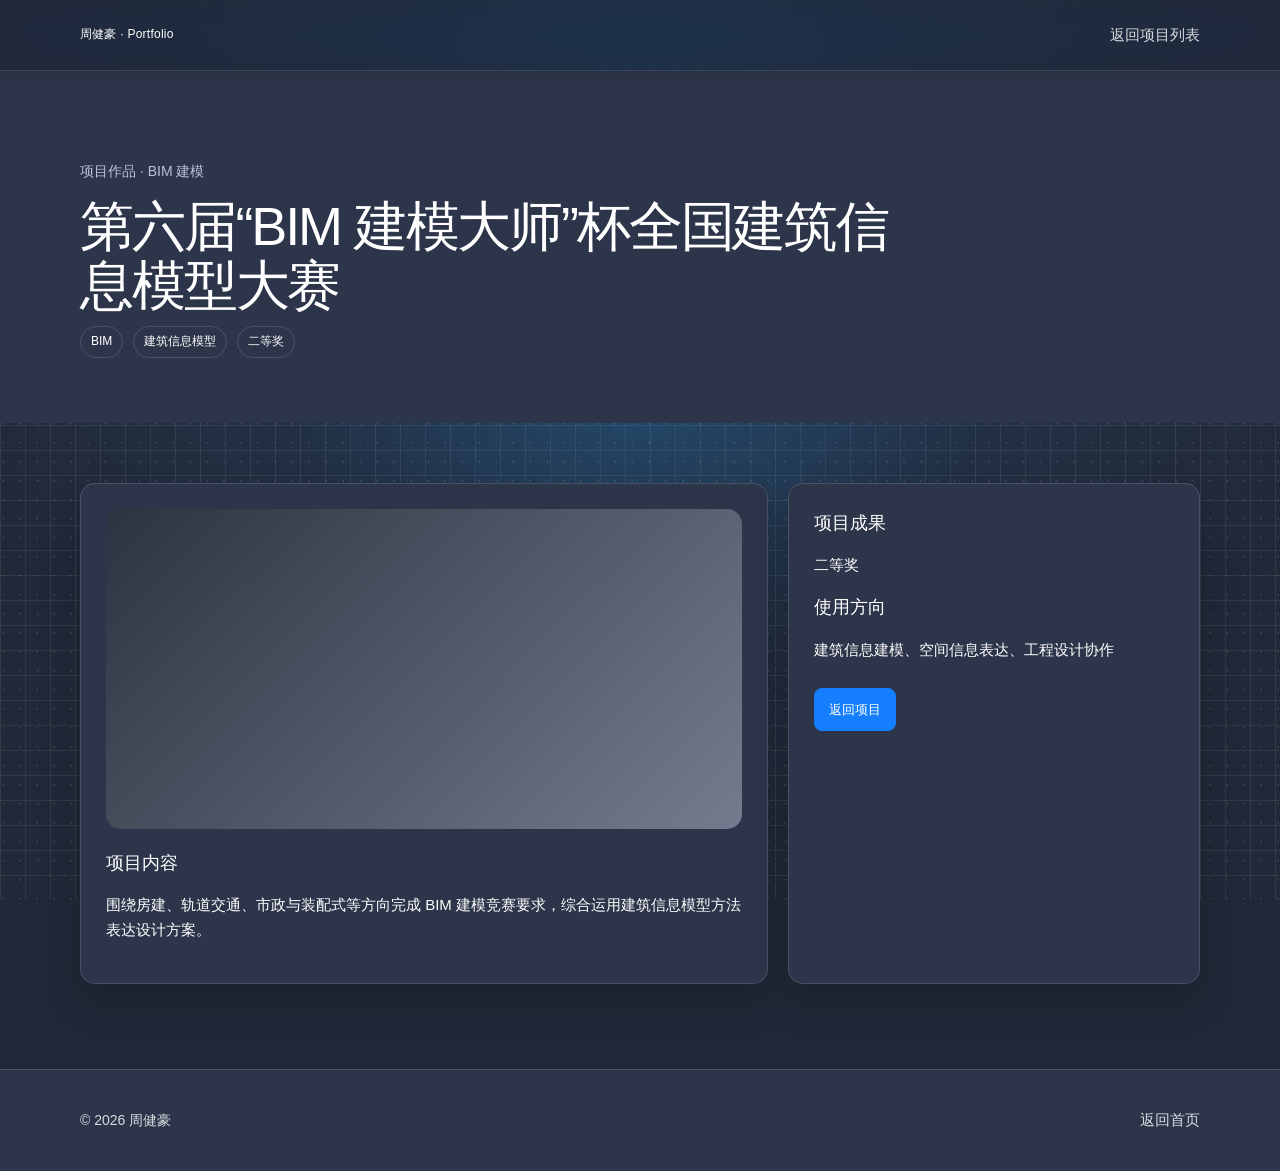
==== commit c5f67bcb: "再次調亮背景" ====
--- a/projects/bim-master-modeling.html
+++ b/projects/bim-master-modeling.html
@@ -1,4 +1,4 @@
 <!doctype html>
 <html lang="zh-CN">
-<head><meta charset="utf-8" /><meta name="viewport" content="width=device-width, initial-scale=1" /><title>BIM 建模大师大赛 — 周健豪</title><link rel="stylesheet" href="../css/styles.css?v=grid-glow-7" /></head>
+<head><meta charset="utf-8" /><meta name="viewport" content="width=device-width, initial-scale=1" /><title>BIM 建模大师大赛 — 周健豪</title><link rel="stylesheet" href="../css/styles.css?v=bright-bg-1" /></head>
 <body><header class="site-header"><div class="container header-inner"><a class="logo" href="../index.html">周健豪 · Portfolio</a><a class="top-link" href="../index.html#projects">返回项目列表</a></div></header><main><section class="project-detail-hero"><div class="container"><p class="muted">项目作品 · BIM 建模</p><h1>第六届“BIM 建模大师”杯全国建筑信息模型大赛</h1><ul class="project-tags"><li>BIM</li><li>建筑信息模型</li><li>二等奖</li></ul></div></section><section class="container project-detail-body"><article class="project-detail-panel"><div class="project-detail-media green" aria-hidden="true"></div><h2>项目内容</h2><p>围绕房建、轨道交通、市政与装配式等方向完成 BIM 建模竞赛要求，综合运用建筑信息模型方法表达设计方案。</p></article><aside class="project-detail-panel"><h2>项目成果</h2><p>二等奖</p><h2>使用方向</h2><p>建筑信息建模、空间信息表达、工程设计协作</p><div class="project-detail-actions"><a class="btn" href="../index.html#projects">返回项目</a></div></aside></section></main><footer class="site-footer"><div class="container footer-inner"><p class="muted">© 2026 周健豪</p><a class="top-link" href="../index.html">返回首页</a></div></footer></body></html>
--- a/css/styles.css
+++ b/css/styles.css
@@ -1,15 +1,15 @@
 :root {
-  --black: #181b24;
-  --surface: #222634;
-  --surface-raised: #2c3244;
-  --surface-soft: #373e52;
+  --black: #222838;
+  --surface: #2d354a;
+  --surface-raised: #39435e;
+  --surface-soft: #475475;
   --white: #ffffff;
-  --muted: rgba(255, 255, 255, .72);
-  --muted-solid: #a2abb9;
-  --blue: #0099ff;
-  --button-blue: #0066ff;
-  --green: #00bb88;
-  --line: rgba(255, 255, 255, .1);
+  --muted: rgba(255, 255, 255, .82);
+  --muted-solid: #bac4d5;
+  --blue: #2aaaff;
+  --button-blue: #147eff;
+  --green: #00cca0;
+  --line: rgba(255, 255, 255, .14);
   --radius: 15px;
   --max-width: 1120px;
   --pointer-x: 50vw;
@@ -22,14 +22,14 @@
 html { scroll-behavior: smooth; scroll-padding-top: 75px; }
 body { position: relative; min-height: 100%; margin: 0; color: var(--white); background: var(--black); font-size: 15px; line-height: 1.65; -webkit-font-smoothing: antialiased; }
 body::before, body::after { position: fixed; inset: 0; pointer-events: none; content: ""; }
-body::before { z-index: 0; background-image: radial-gradient(circle at var(--pointer-x) var(--pointer-y), rgba(0, 153, 255, .18) 0, rgba(0, 153, 255, .08) 90px, transparent 260px), linear-gradient(rgba(255, 255, 255, .045) 1px, transparent 1px), linear-gradient(90deg, rgba(255, 255, 255, .045) 1px, transparent 1px); background-size: auto, 25px 25px, 25px 25px; background-position: center, 0 0, 0 0; }
-body::after { z-index: 0; opacity: .3; background-image: radial-gradient(circle at 20% 30%, rgba(255, 255, 255, .18) 0 1px, transparent 1px), radial-gradient(circle at 70% 80%, rgba(0, 153, 255, .14) 0 1px, transparent 1px); background-size: 17px 19px, 23px 27px; }
+body::before { z-index: 0; background-image: radial-gradient(circle at var(--pointer-x) var(--pointer-y), rgba(42, 170, 255, .28) 0, rgba(42, 170, 255, .12) 140px, transparent 360px), radial-gradient(circle at 50% 0%, rgba(42, 170, 255, .24) 0, rgba(42, 170, 255, .08) 460px, transparent 850px), linear-gradient(rgba(255, 255, 255, .075) 1px, transparent 1px), linear-gradient(90deg, rgba(255, 255, 255, .075) 1px, transparent 1px); background-size: auto, auto, 25px 25px, 25px 25px; background-position: center, top center, 0 0, 0 0; }
+body::after { z-index: 0; opacity: .45; background-image: radial-gradient(circle at 20% 30%, rgba(255, 255, 255, .25) 0 1px, transparent 1px), radial-gradient(circle at 70% 80%, rgba(42, 170, 255, .2) 0 1px, transparent 1px); background-size: 17px 19px, 23px 27px; }
 body > main, body > footer { position: relative; z-index: 1; }
 a { color: var(--blue); }
 button, input, textarea { font: inherit; }
 .container { width: min(100% - 50px, var(--max-width)); margin: 0 auto; }
 
-.site-header { position: sticky; top: 0; z-index: 60; border-bottom: 1px solid rgba(255, 255, 255, .08); background: rgba(24, 27, 36, .65); -webkit-backdrop-filter: blur(18px) saturate(180%); backdrop-filter: blur(18px) saturate(180%); box-shadow: 0 4px 20px rgba(0, 0, 0, .12); }
+.site-header { position: sticky; top: 0; z-index: 60; border-bottom: 1px solid rgba(255, 255, 255, .12); background: rgba(34, 40, 56, .78); -webkit-backdrop-filter: blur(18px) saturate(180%); backdrop-filter: blur(18px) saturate(180%); box-shadow: 0 4px 20px rgba(0, 0, 0, .14); }
 .header-inner { display: flex; min-height: 70px; align-items: center; justify-content: space-between; gap: 25px; }
 .logo { color: var(--white); font-size: 12px; font-weight: 500; letter-spacing: .02em; text-decoration: none; }
 .nav { display: flex; align-items: center; gap: 5px; }
@@ -42,20 +42,20 @@
 .nav-toggle.active span:nth-child(3) { transform: translateY(-4px) rotate(-45deg); }
 
 .hero { position: relative; overflow: hidden; padding: 95px 0 80px; border-bottom: 1px solid var(--line); background: var(--surface); }
-.hero::after { position: absolute; right: -130px; bottom: -245px; width: 470px; height: 470px; border: 1px solid rgba(0, 153, 255, .22); border-radius: 50%; content: ""; box-shadow: 0 0 0 30px rgba(0, 153, 255, .04), 0 0 0 65px rgba(0, 153, 255, .025); }
+.hero::after { position: absolute; right: -130px; bottom: -245px; width: 470px; height: 470px; border: 1px solid rgba(42, 170, 255, .32); border-radius: 50%; content: ""; box-shadow: 0 0 0 35px rgba(42, 170, 255, .07), 0 0 0 75px rgba(42, 170, 255, .035); }
 .hero-inner { position: relative; z-index: 1; display: grid; grid-template-columns: 1fr; gap: 40px; }
 .hero-profile { display: flex; align-items: center; gap: 25px; }
-.avatar { width: 150px; height: 150px; flex: 0 0 auto; border: 1px solid rgba(0, 153, 255, .6); border-radius: 15px; object-fit: cover; box-shadow: 0 0 0 5px rgba(0, 153, 255, .08); }
+.avatar { width: 150px; height: 150px; flex: 0 0 auto; border: 1px solid rgba(42, 170, 255, .7); border-radius: 15px; object-fit: cover; box-shadow: 0 0 0 5px rgba(42, 170, 255, .12); }
 .model-frame { position: relative; flex: 0 0 clamp(320px, 36vw, 380px); width: clamp(320px, 36vw, 380px); height: 240px; margin-top: -35px; overflow: hidden; border: 1px solid var(--line); border-radius: 8px; background: var(--surface-raised); box-shadow: 0 30px 55px rgba(0, 0, 0, .28); }
 .model-frame iframe { display: block; width: 860px; max-width: none; height: 300px; border: 0; background: var(--surface-raised); transform: translateX(-265px); transform-origin: top left; }
-.model-fallback { position: absolute; right: 10px; bottom: 10px; padding: 5px 9px; border: 1px solid var(--line); border-radius: 8px; color: var(--muted); background: rgba(24, 27, 36, .82); font-size: 12px; text-decoration: none; }
-.model-fallback:hover, .model-fallback:focus-visible { color: var(--white); border-color: var(--blue); background: rgba(0, 102, 255, .78); }
+.model-fallback { position: absolute; right: 10px; bottom: 10px; padding: 5px 9px; border: 1px solid var(--line); border-radius: 8px; color: var(--muted); background: rgba(34, 40, 56, .85); font-size: 12px; text-decoration: none; }
+.model-fallback:hover, .model-fallback:focus-visible { color: var(--white); border-color: var(--blue); background: rgba(20, 126, 255, .85); }
 .profile-meta h1, .project-detail-hero h1 { margin: 0 0 10px; color: var(--white); font-size: clamp(42px, 5vw, 54px); font-weight: 500; line-height: 1.1; letter-spacing: -.04em; }
 .muted { color: var(--muted-solid); font-size: 14px; }
 .hero .muted { color: var(--muted); }
 .cta { display: flex; flex-wrap: wrap; gap: 10px; margin-top: 25px; }
 .btn { display: inline-flex; min-height: 40px; align-items: center; justify-content: center; padding: 10px 14px; border: 1px solid var(--button-blue); border-radius: 8px; color: var(--white); background: var(--button-blue); cursor: pointer; font-size: 13px; font-weight: 500; text-decoration: none; }
-.btn:hover, .btn:focus-visible { background: #1675ff; box-shadow: 0 0 0 4px rgba(0, 153, 255, .16); transform: translateY(-1px); }
+.btn:hover, .btn:focus-visible { background: #268aff; box-shadow: 0 0 0 4px rgba(42, 170, 255, .2); transform: translateY(-1px); }
 .cta .btn:first-child { color: var(--button-blue); background: var(--white); border-color: var(--white); }
 .btn.ghost { border-color: var(--line); color: var(--white); background: rgba(255, 255, 255, .1); }
 .hero-summary { padding: 25px; border: 1px solid var(--line); border-radius: var(--radius); background: var(--surface-raised); box-shadow: 0 40px 64px rgba(0, 0, 0, .2); }
@@ -67,7 +67,7 @@
 .section-title { margin: 0 0 25px; color: var(--white); font-size: 44px; font-weight: 500; line-height: 1.1; letter-spacing: -.04em; }
 .section-title::before { display: inline-block; width: 25px; height: 3px; margin: 0 10px 12px 0; border-radius: 2px; background: var(--blue); content: ""; }
 .section-grid, .contact-grid { display: grid; grid-template-columns: repeat(2, minmax(0, 1fr)); gap: 20px; }
-.card, .skill-card, .project-card, .timeline-item, .honor-card, .contact-form { border: 1px solid var(--line); border-radius: var(--radius); background: var(--surface); box-shadow: 0 0 0 1px rgba(255, 255, 255, .02); transition: transform .22s ease, box-shadow .22s ease, border-color .22s ease; }
+.card, .skill-card, .project-card, .timeline-item, .honor-card, .contact-form { border: 1px solid var(--line); border-radius: var(--radius); background: var(--surface); box-shadow: 0 4px 16px rgba(0, 0, 0, .14), 0 0 0 1px rgba(255, 255, 255, .03); transition: transform .22s ease, box-shadow .22s ease, border-color .22s ease; }
 .card, .skill-card, .project-card, .honor-card, .contact-form { isolation: isolate; }
 .card { padding: 25px; }
 .card h2, .card h3 { margin-top: 0; }
@@ -81,7 +81,7 @@
 .skill-card h3 { margin: 0 0 10px; font-size: 18px; font-weight: 500; }
 .skill-card p { margin: 0; color: var(--muted-solid); font-size: 14px; }
 .timeline { display: flex; flex-direction: column; gap: 15px; }
-.timeline-item { position: relative; display: grid; grid-template-columns: 145px 1fr; gap: 20px; padding: 20px 0 20px 25px; border-width: 0 0 0 2px; border-style: solid; border-color: rgba(0, 153, 255, .32); border-radius: 0; background: transparent; }
+.timeline-item { position: relative; display: grid; grid-template-columns: 145px 1fr; gap: 20px; padding: 20px 0 20px 25px; border-width: 0 0 0 2px; border-style: solid; border-color: rgba(42, 170, 255, .4); border-radius: 0; background: transparent; }
 .timeline-item::before { position: absolute; top: 24px; left: -7px; width: 10px; height: 10px; border: 2px solid var(--black); border-radius: 50%; background: var(--blue); content: ""; }
 .time { color: var(--blue); font-family: "Input Mono", monospace; font-size: 12px; }
 .desc h3 { margin: 0 0 5px; font-size: 18px; font-weight: 500; }
@@ -90,9 +90,9 @@
 .project-card { display: flex; flex-direction: column; gap: 10px; padding: 15px; overflow: hidden; border-radius: 15px; }
 .project-card-link { display: flex; flex: 1; flex-direction: column; gap: 10px; color: inherit; text-decoration: none; }
 .project-card-link .btn { margin-top: auto; }
-.project-media { height: 145px; border: 1px solid var(--line); border-radius: 8px; background: linear-gradient(135deg, #003b66, #0066ff); }
-.project-card:nth-child(2) .project-media { background: linear-gradient(135deg, #173c42, #00bb88); }
-.project-card:nth-child(3) .project-media { background: linear-gradient(135deg, #242424, #666666); }
+.project-media { height: 145px; border: 1px solid var(--line); border-radius: 8px; background: linear-gradient(135deg, #004d80, #147eff); }
+.project-card:nth-child(2) .project-media { background: linear-gradient(135deg, #1d4d54, #00cca0); }
+.project-card:nth-child(3) .project-media { background: linear-gradient(135deg, #2d3340, #737c8e); }
 .project-card h3, .project-card p { margin: 0; }
 .project-card h3 { font-size: 16px; font-weight: 500; line-height: 1.45; }
 .btn-sm { align-self: flex-start; min-height: 35px; padding: 7px 12px; font-size: 12px; }
@@ -102,17 +102,17 @@
 .contact-grid .card h3:not(:first-child) { margin-top: 25px; }
 .contact-grid p { margin-top: 5px; }
 .contact-form input, .contact-form textarea { width: 100%; margin-bottom: 15px; padding: 10px 12px; border: 1px solid var(--line); border-radius: 8px; outline: 0; color: var(--white); background: var(--surface-raised); font: inherit; resize: vertical; }
-.contact-form input:focus, .contact-form textarea:focus { border-color: var(--blue); box-shadow: 0 0 0 3px rgba(0, 153, 255, .15); }
+.contact-form input:focus, .contact-form textarea:focus { border-color: var(--blue); box-shadow: 0 0 0 3px rgba(42, 170, 255, .2); }
 .contact-form label { display: block; margin-bottom: 5px; color: var(--muted); font-size: 12px; }
 .contact-form button { width: 100%; }
-.card:hover, .skill-card:hover, .project-card:hover, .honor-card:hover, .hero-summary:hover, .contact-form:hover { border-color: rgba(0, 153, 255, .7); box-shadow: 0 0 0 1px rgba(0, 153, 255, .42), 0 0 22px rgba(0, 153, 255, .2), 0 20px 40px rgba(0, 0, 0, .24); transform: translateY(-3px) scale(1.02); }
-.card:focus-within, .skill-card:focus-within, .project-card:focus-within, .honor-card:focus-within, .contact-form:focus-within { border-color: rgba(0, 153, 255, .7); box-shadow: 0 0 0 1px rgba(0, 153, 255, .3), 0 0 0 5px rgba(0, 153, 255, .08); }
+.card:hover, .skill-card:hover, .project-card:hover, .honor-card:hover, .hero-summary:hover, .contact-form:hover { border-color: rgba(42, 170, 255, .8); box-shadow: 0 0 0 1px rgba(42, 170, 255, .45), 0 0 25px rgba(42, 170, 255, .25), 0 20px 40px rgba(0, 0, 0, .2); transform: translateY(-3px) scale(1.02); }
+.card:focus-within, .skill-card:focus-within, .project-card:focus-within, .honor-card:focus-within, .contact-form:focus-within { border-color: rgba(42, 170, 255, .8); box-shadow: 0 0 0 1px rgba(42, 170, 255, .3), 0 0 0 5px rgba(42, 170, 255, .1); }
 
 .site-footer { margin-top: 85px; padding: 25px 0; border-top: 1px solid var(--line); color: var(--muted); background: var(--surface); }
 .footer-inner { display: flex; align-items: center; justify-content: space-between; gap: 20px; }
 .site-footer .muted, .top-link { color: var(--muted); }
 .top-link { text-decoration: none; }
-.modal { position: fixed; inset: 0; z-index: 120; display: none; align-items: center; justify-content: center; padding: 20px; background: rgba(18, 21, 30, .82); }
+.modal { position: fixed; inset: 0; z-index: 120; display: none; align-items: center; justify-content: center; padding: 20px; background: rgba(24, 29, 41, .82); }
 .modal[aria-hidden="false"] { display: flex; }
 .modal-content { position: relative; width: min(760px, 96%); padding: 30px; border: 1px solid var(--line); border-radius: 15px; background: var(--surface-raised); box-shadow: 0 40px 64px rgba(0, 0, 0, .35); }
 .modal-close { position: absolute; top: 12px; right: 15px; border: 0; color: var(--muted); background: transparent; cursor: pointer; font-size: 18px; }
@@ -122,15 +122,15 @@
 .project-detail-body { display: grid; grid-template-columns: minmax(0, 1.25fr) minmax(240px, .75fr); gap: 20px; padding-top: 60px; }
 .project-detail-panel { padding: 25px; border: 1px solid var(--line); border-radius: 15px; background: var(--surface); box-shadow: 0 20px 40px rgba(0, 0, 0, .2); }
 .project-detail-panel h2 { margin-top: 0; font-size: 18px; font-weight: 500; }
-.project-detail-media { min-height: 320px; margin-bottom: 20px; border-radius: 15px; background: linear-gradient(135deg, #003b66, #0066ff); }
-.project-detail-media.warm { background: linear-gradient(135deg, #173c42, #00bb88); }
-.project-detail-media.green { background: linear-gradient(135deg, #242424, #666666); }
+.project-detail-media { min-height: 320px; margin-bottom: 20px; border-radius: 15px; background: linear-gradient(135deg, #004d80, #147eff); }
+.project-detail-media.warm { background: linear-gradient(135deg, #1d4d54, #00cca0); }
+.project-detail-media.green { background: linear-gradient(135deg, #2d3340, #737c8e); }
 .project-detail-actions { display: flex; flex-wrap: wrap; gap: 10px; margin-top: 25px; }
 .reveal { opacity: 0; transform: translateY(18px); transition: opacity .6s ease, transform .6s ease; }
 .reveal.is-visible { opacity: 1; transform: translateY(0); }
 .reveal.is-visible:hover { transform: translateY(-3px) scale(1.02); }
 
 @media (max-width: 1000px) { .skills-grid { grid-template-columns: repeat(2, minmax(0, 1fr)); } .projects-grid { grid-template-columns: repeat(2, minmax(0, 1fr)); } .honors-grid { grid-template-columns: repeat(2, minmax(0, 1fr)); } .project-detail-body { grid-template-columns: 1fr; } }
-@media (max-width: 680px) { .container { width: min(100% - 30px, var(--max-width)); } .header-inner { min-height: 64px; } .nav-toggle { display: flex; flex-direction: column; } .nav { position: absolute; top: 64px; right: 15px; left: 15px; display: none; flex-direction: column; align-items: stretch; padding: 10px; border: 1px solid var(--line); border-radius: 8px; background: rgba(34, 38, 52, .88); -webkit-backdrop-filter: blur(18px); backdrop-filter: blur(18px); box-shadow: 0 20px 40px rgba(0, 0, 0, .35); } .nav.open { display: flex; } .nav a { padding: 10px; } .hero { padding: 65px 0 55px; } .hero-profile { align-items: flex-start; flex-direction: column; } .avatar { width: 115px; height: 115px; } .model-frame { flex: 0 0 130px; width: 180px; height: 130px; margin-top: 0; align-self: flex-end; } .model-frame iframe { transform: translateX(-340px); } .profile-meta h1, .project-detail-hero h1 { font-size: 42px; } .section { padding-top: 55px; } .section-title { font-size: 36px; } .section-grid, .contact-grid, .projects-grid, .honors-grid { grid-template-columns: 1fr; } .skills-grid { grid-template-columns: 1fr 1fr; } .timeline-item { grid-template-columns: 1fr; gap: 5px; } .footer-inner { align-items: flex-start; flex-direction: column; } }
+@media (max-width: 680px) { .container { width: min(100% - 30px, var(--max-width)); } .header-inner { min-height: 64px; } .nav-toggle { display: flex; flex-direction: column; } .nav { position: absolute; top: 64px; right: 15px; left: 15px; display: none; flex-direction: column; align-items: stretch; padding: 10px; border: 1px solid var(--line); border-radius: 8px; background: rgba(45, 53, 74, .92); -webkit-backdrop-filter: blur(18px); backdrop-filter: blur(18px); box-shadow: 0 20px 40px rgba(0, 0, 0, .35); } .nav.open { display: flex; } .nav a { padding: 10px; } .hero { padding: 65px 0 55px; } .hero-profile { align-items: flex-start; flex-direction: column; } .avatar { width: 115px; height: 115px; } .model-frame { flex: 0 0 130px; width: 180px; height: 130px; margin-top: 0; align-self: flex-end; } .model-frame iframe { transform: translateX(-340px); } .profile-meta h1, .project-detail-hero h1 { font-size: 42px; } .section { padding-top: 55px; } .section-title { font-size: 36px; } .section-grid, .contact-grid, .projects-grid, .honors-grid { grid-template-columns: 1fr; } .skills-grid { grid-template-columns: 1fr 1fr; } .timeline-item { grid-template-columns: 1fr; gap: 5px; } .footer-inner { align-items: flex-start; flex-direction: column; } }
 @media (max-width: 420px) { .skills-grid { grid-template-columns: 1fr; } .hero-summary { padding: 20px; } }
 @media (prefers-reduced-motion: reduce) { *, *::before, *::after { scroll-behavior: auto !important; transition-duration: .01ms !important; animation-duration: .01ms !important; } }
